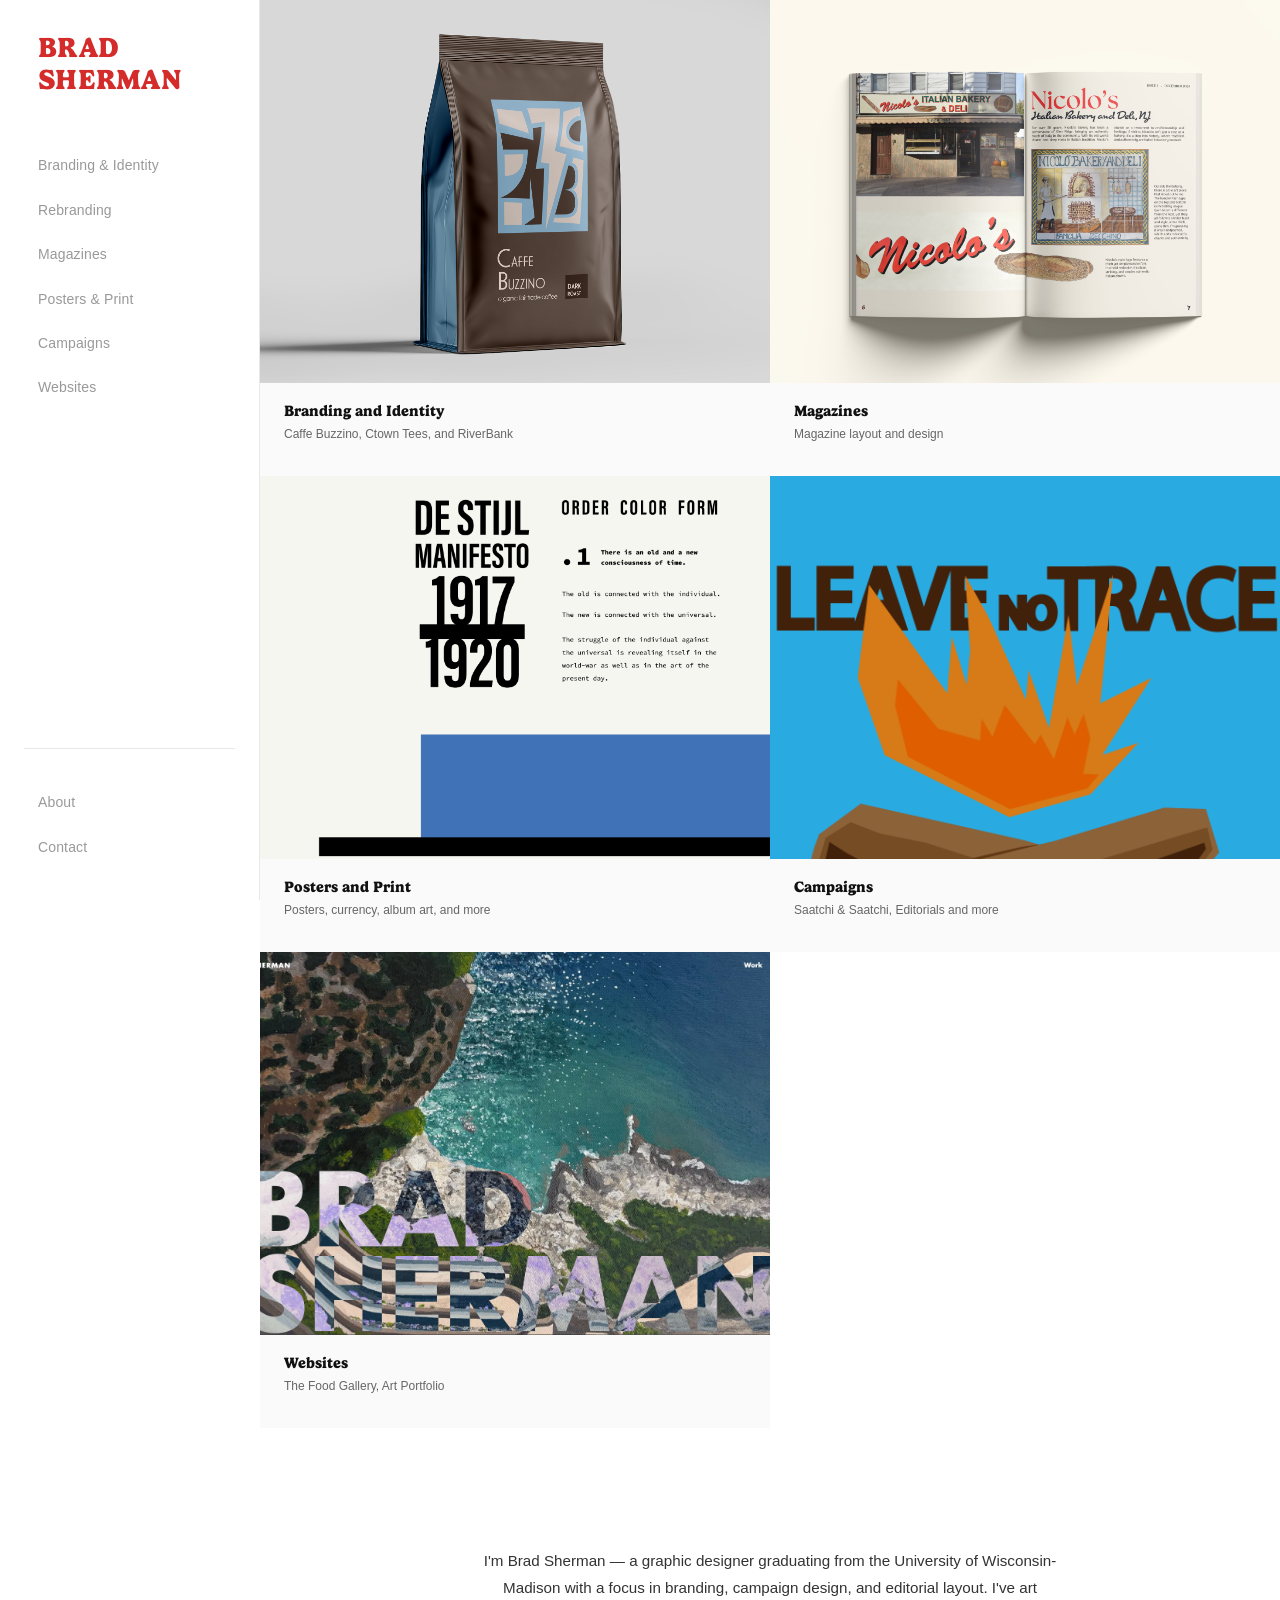
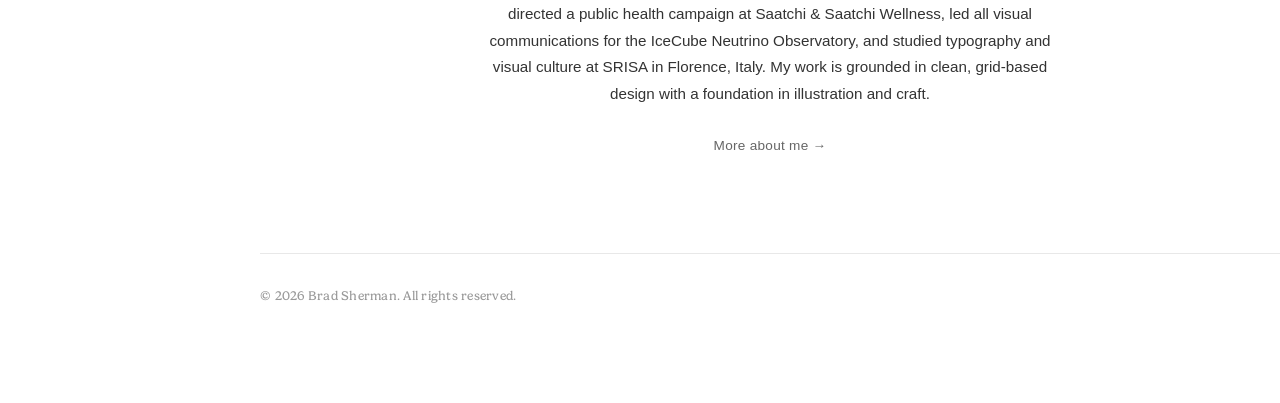
==== index.html @ d0d84b7d "Re-render Ctown and RiverBank brand books from RGB-mode PDFs Brad re-exported both source PDFs in RG" ====
<!DOCTYPE html>
<html lang="en">
<head>
  <meta charset="UTF-8">
  <meta name="viewport" content="width=device-width, initial-scale=1.0">
  <title>Brad Sherman — Design Portfolio</title>
  <meta name="description" content="Design portfolio of Brad Sherman — branding, rebranding, campaigns, editorial layout, posters, and websites. UW-Madison graduate with experience at Saatchi & Saatchi Wellness and the IceCube Neutrino Observatory.">
  <meta property="og:title" content="Brad Sherman — Design Portfolio">
  <meta property="og:description" content="Design portfolio of Brad Sherman — branding, rebranding, campaigns, editorial layout, posters, and websites. UW-Madison graduate with experience at Saatchi & Saatchi Wellness and the IceCube Neutrino Observatory.">
  <meta property="og:image" content="https://bpsherman1.github.io/design-portfolio/images_1/MOC5.png">
  <meta property="og:type" content="website">
  <link rel="icon" type="image/png" href="images_1/fav.png">
  <link rel="stylesheet" href="style.css?v=20260430g">
</head>
<body>

  <!-- Mobile Nav Toggle -->
  <button class="nav-toggle" aria-label="Toggle navigation"><span class="nav-toggle__icon"></span></button>

  <!-- Sidebar Navigation -->
  <aside class="sidebar">
    <div class="sidebar__logo"><a href="index.html">BRAD<br>SHERMAN</a></div>

    <nav class="sidebar__nav">
      <a href="branding.html" class="sidebar__link">Branding & Identity</a>
      <a href="rebranding.html" class="sidebar__link">Rebranding</a>
      <a href="editorial.html" class="sidebar__link">Magazines</a>
      <a href="poster-print.html" class="sidebar__link">Posters & Print</a>
      <a href="campaigns.html" class="sidebar__link">Campaigns</a>
      <a href="websites.html" class="sidebar__link">Websites</a>
    </nav>

    <div class="sidebar__bottom">
      <a href="about.html" class="sidebar__link">About</a>
      <a href="contact.html" class="sidebar__link">Contact</a>
    </div>
  </aside>

  <!-- Main Content -->
  <main class="main">
    <div class="main__inner main__inner--home">

      <!-- Mobile-only header — sidebar logo serves this role on desktop -->
      <header class="home-mobile-header reveal">
        <h1 class="home-mobile-header__title">Brad Sherman</h1>
        <p class="home-mobile-header__subtitle">Graphics &amp; Brand Design</p>
      </header>

      <div class="home-grid reveal-stagger">

        <!-- CARD 1: Branding & Identity -->
        <a href="branding.html" class="home-card">
          <div class="home-card__image-wrap">
            <!-- IMAGE: Homepage thumbnail for Branding — Buzzino coffee bag -->
            <img src="images_1/MOC5.png" alt="Branding & Identity" class="home-card__image">
          </div>
          <div class="home-card__overlay">
            <div class="home-card__title">Branding & Identity</div>
            <div class="home-card__subtitle">Caffe Buzzino, Ctown Tees, RiverBank</div>
          </div>
          <div class="home-card__label">
            <div class="home-card__label-title">Branding and Identity</div>
            <div class="home-card__label-sub">Caffe Buzzino, Ctown Tees, and RiverBank</div>
          </div>
        </a>

        <!-- CARD 2: Magazines -->
        <a href="editorial.html" class="home-card">
          <div class="home-card__image-wrap">
            <!-- IMAGE: Homepage thumbnail for Magazines — Fontana Nicolo's spread -->
            <img src="images_1/F4.jpg" alt="Magazines" class="home-card__image">
          </div>
          <div class="home-card__overlay">
            <div class="home-card__title">Magazines</div>
            <div class="home-card__subtitle">Fontana, Mini Encyclopedia</div>
          </div>
          <div class="home-card__label">
            <div class="home-card__label-title">Magazines</div>
            <div class="home-card__label-sub">Magazine layout and design</div>
          </div>
        </a>

        <!-- CARD 3: Posters & Print -->
        <a href="poster-print.html" class="home-card">
          <div class="home-card__image-wrap">
            <!-- IMAGE: Homepage thumbnail for Posters & Print — De Stijl poster -->
            <img src="images_1/P15.png" alt="Posters & Print" class="home-card__image" style="object-position: center 8%;">
          </div>
          <div class="home-card__overlay">
            <div class="home-card__title">Posters & Print</div>
            <div class="home-card__subtitle">Posters, Currency, Album Art, Illustration</div>
          </div>
          <div class="home-card__label">
            <div class="home-card__label-title">Posters and Print</div>
            <div class="home-card__label-sub">Posters, currency, album art, and more</div>
          </div>
        </a>

        <!-- CARD 4: Campaigns -->
        <a href="campaigns.html" class="home-card">
          <div class="home-card__image-wrap">
            <!-- IMAGE: Homepage thumbnail for Campaigns — Cancer Won't Wait key visual -->
            <img src="images_1/C21.png" alt="Campaigns" class="home-card__image" style="object-position: center 5%;">
          </div>
          <div class="home-card__overlay">
            <div class="home-card__title">Campaigns</div>
            <div class="home-card__subtitle">Saatchi & Saatchi, Social Impact, Editorial</div>
          </div>
          <div class="home-card__label">
            <div class="home-card__label-title">Campaigns</div>
            <div class="home-card__label-sub">Saatchi & Saatchi, Editorials and more</div>
          </div>
        </a>

        <!-- CARD 6: Websites -->
        <a href="websites.html" class="home-card">
          <div class="home-card__image-wrap">
            <img src="images_1/W2.jpg" alt="Websites" class="home-card__image">
          </div>
          <div class="home-card__overlay">
            <div class="home-card__title">Websites</div>
            <div class="home-card__subtitle">Farfalle, Art Portfolio</div>
          </div>
          <div class="home-card__label">
            <div class="home-card__label-title">Websites</div>
            <div class="home-card__label-sub">The Food Gallery, Art Portfolio</div>
          </div>
        </a>

      </div>

      <div class="home-intro reveal-float">
        <p>I'm Brad Sherman — a graphic designer graduating from the University of Wisconsin-Madison with a focus in branding, campaign design, and editorial layout. I've art directed a public health campaign at Saatchi & Saatchi Wellness, led all visual communications for the IceCube Neutrino Observatory, and studied typography and visual culture at SRISA in Florence, Italy. My work is grounded in clean, grid-based design with a foundation in illustration and craft.</p>
        <a href="about.html" class="home-intro__link">More about me &rarr;</a>
      </div>

      <footer class="footer">
        &copy; 2026 Brad Sherman. All rights reserved.
      </footer>

    </div>
  </main>

  <script src="script.js?v=20260430g"></script>
</body>
</html>
---- style.css ----
/* ========================================
   BRAD SHERMAN — Design Portfolio
   ======================================== */

/* --- Font Setup --- */
@font-face {
  font-family: 'Gelica';
  src: url('fonts/fonnts.com-Gelica-Regular.otf') format('opentype');
  font-weight: 400;
  font-style: normal;
  font-display: swap;
}
@font-face {
  font-family: 'Gelica';
  src: url('fonts/fonnts.com-Gelica-Medium.otf') format('opentype');
  font-weight: 500;
  font-style: normal;
  font-display: swap;
}
@font-face {
  font-family: 'Gelica';
  src: url('fonts/fonnts.com-Gelica-Semi-Bold.otf') format('opentype');
  font-weight: 600;
  font-style: normal;
  font-display: swap;
}
@font-face {
  font-family: 'Gelica';
  src: url('fonts/fonnts.com-Gelica-Bold.otf') format('opentype');
  font-weight: 700;
  font-style: normal;
  font-display: swap;
}
@font-face {
  font-family: 'Gelica';
  src: url('fonts/fonnts.com-Gelica-Italic.otf') format('opentype');
  font-weight: 400;
  font-style: italic;
  font-display: swap;
}

@font-face {
  font-family: 'Neue Kabel';
  src: url('fonts/fonnts.com-Neue_Kabel.otf') format('opentype');
  font-weight: 400;
  font-style: normal;
  font-display: swap;
}
@font-face {
  font-family: 'Neue Kabel';
  src: url('fonts/fonnts.com-Neue_Kabel_Medium.otf') format('opentype');
  font-weight: 500;
  font-style: normal;
  font-display: swap;
}
@font-face {
  font-family: 'Neue Kabel';
  src: url('fonts/fonnts.com-Neue_Kabel_Bold.otf') format('opentype');
  font-weight: 700;
  font-style: normal;
  font-display: swap;
}
@font-face {
  font-family: 'Neue Kabel';
  src: url('fonts/fonnts.com-Neue_Kabel_Black.otf') format('opentype');
  font-weight: 900;
  font-style: normal;
  font-display: swap;
}

/* --- Reset & Base --- */
*, *::before, *::after {
  margin: 0;
  padding: 0;
  box-sizing: border-box;
}

:root {
  --red: #D42B2B;
  --red-hover: #B71C1C;
  --red-glow: rgba(212, 43, 43, 0.08);
  --black: #111111;
  --dark-gray: #333333;
  --medium-gray: #666666;
  --light-gray: #999999;
  --border: #E8E8E8;
  --bg: #FFFFFF;
  --bg-off: #FAFAFA;
  --bg-warm: #F5F3F0;
  --font-heading: 'Gelica', 'Georgia', 'Times New Roman', serif;
  --font-body: 'Helvetica Neue', 'Arial', sans-serif;
  --sidebar-width: 260px;
  --content-max: 960px;
  --spacing-xs: 8px;
  --spacing-sm: 16px;
  --spacing-md: 24px;
  --spacing-lg: 32px;
  --spacing-xl: 48px;
  --spacing-2xl: 64px;
  --spacing-3xl: 80px;
  --spacing-4xl: 96px;
  --spacing-5xl: 120px;
  --ease-out: cubic-bezier(0.16, 1, 0.3, 1);
  --ease-smooth: cubic-bezier(0.45, 0, 0.15, 1);
}

html {
  font-size: 16px;
  scroll-behavior: smooth;
  -webkit-font-smoothing: antialiased;
  -moz-osx-font-smoothing: grayscale;
}

body {
  font-family: var(--font-body);
  color: var(--dark-gray);
  background: var(--bg);
  line-height: 1.6;
  overflow-x: hidden;
}

img {
  max-width: 100%;
  height: auto;
  display: block;
}

a {
  color: inherit;
  text-decoration: none;
}

/* --- Scroll Reveal Animations --- */
.reveal {
  opacity: 0;
  transform: translate3d(0, 20px, 0);
  transition: opacity 0.5s var(--ease-out), transform 0.5s var(--ease-out);
  will-change: opacity, transform;
}

.reveal.visible {
  opacity: 1;
  transform: translate3d(0, 0, 0);
}

.reveal-stagger > * {
  opacity: 0;
  transform: translate3d(0, 15px, 0);
  transition: opacity 0.4s var(--ease-out), transform 0.4s var(--ease-out);
  will-change: opacity, transform;
}

.reveal-stagger.visible > *:nth-child(1) { transition-delay: 0ms; }
.reveal-stagger.visible > *:nth-child(2) { transition-delay: 60ms; }
.reveal-stagger.visible > *:nth-child(3) { transition-delay: 120ms; }
.reveal-stagger.visible > *:nth-child(4) { transition-delay: 180ms; }
.reveal-stagger.visible > *:nth-child(5) { transition-delay: 240ms; }
.reveal-stagger.visible > *:nth-child(6) { transition-delay: 300ms; }

.reveal-stagger.visible > * {
  opacity: 1;
  transform: translate3d(0, 0, 0);
}

/* --- Sidebar Navigation --- */
.sidebar {
  position: fixed;
  top: 0;
  left: 0;
  width: var(--sidebar-width);
  height: 100vh;
  background: var(--bg);
  border-right: 1px solid var(--border);
  padding: var(--spacing-lg) var(--spacing-md);
  display: flex;
  flex-direction: column;
  z-index: 100;
  overflow-y: auto;
}

.sidebar__logo {
  font-family: var(--font-heading);
  font-weight: 700;
  font-size: 1.75rem;
  color: var(--red);
  letter-spacing: 0.01em;
  margin-bottom: var(--spacing-xl);
  line-height: 1.15;
  padding-left: 14px;
}

.sidebar__logo a {
  color: var(--red);
  display: inline-block;
  transform-origin: left top;
  transition: color 0.3s, transform 0.3s;
}

.sidebar__logo a:hover {
  color: var(--red-hover);
  font-style: italic;
  transform: scale(1.12);
}

.sidebar__nav {
  display: flex;
  flex-direction: column;
  gap: 2px;
  flex: 1;
}

.sidebar__link {
  font-family: var(--font-body);
  font-size: 0.875rem;
  font-weight: 400;
  color: var(--light-gray);
  padding: 10px 14px;
  border-radius: 0;
  transition: all 0.3s var(--ease-out);
  letter-spacing: 0.01em;
  position: relative;
}

.sidebar__link:hover {
  color: var(--black);
  background: var(--bg-off);
  padding-left: 18px;
}

.sidebar__link--active {
  color: var(--red);
  font-weight: 500;
  background: var(--red-glow);
}

.sidebar__link--active:hover {
  color: var(--red);
  background: var(--red-glow);
}

.sidebar__section-label {
  font-size: 0.65rem;
  font-weight: 700;
  color: var(--light-gray);
  text-transform: uppercase;
  letter-spacing: 0.14em;
  padding: 8px 14px 6px;
  margin-top: var(--spacing-sm);
}

.sidebar__section-label:first-child {
  margin-top: 0;
}

.sidebar__bottom {
  margin-top: auto;
  padding-top: var(--spacing-lg);
  border-top: 1px solid var(--border);
  display: flex;
  flex-direction: column;
  gap: 2px;
}

/* --- Mobile Nav Toggle ---
   Three red bars echoing the brand red dividers used elsewhere on the site.
   No box behind it — just the bars with a soft drop-shadow for legibility.
   Animates to an X when the sidebar is open. */
.nav-toggle {
  display: none;
  /* Sits at the top of the page and scrolls away with content — no overlap with images */
  position: absolute;
  top: 16px;
  right: 16px;
  z-index: 200;
  width: 48px;
  height: 48px;
  padding: 0;
  background: transparent;
  border: none;
  border-radius: 0;
  cursor: pointer;
  font-size: 0;
  line-height: 0;
  filter: drop-shadow(0 1px 2px rgba(0, 0, 0, 0.18));
  transition: transform 0.2s var(--ease-out), filter 0.2s var(--ease-out);
}

.nav-toggle:active {
  transform: scale(0.92);
}

.nav-toggle:hover {
  filter: drop-shadow(0 2px 5px rgba(212, 43, 43, 0.30));
}

.nav-toggle__icon {
  position: relative;
  z-index: 1; /* sit on top of the white box */
  display: block;
  width: 22px;
  height: 2px;
  background: var(--red);
  transition: background-color 0.2s var(--ease-out);
}

.nav-toggle__icon::before,
.nav-toggle__icon::after {
  content: '';
  position: absolute;
  left: 0;
  width: 100%;
  height: 2px;
  background: var(--red);
  transition: transform 0.32s var(--ease-out), top 0.32s var(--ease-out);
}

.nav-toggle__icon::before { top: -7px; }
.nav-toggle__icon::after  { top:  7px; }

/* Open state — bars morph to an X */
.nav-toggle--open .nav-toggle__icon {
  background-color: transparent;
}
.nav-toggle--open .nav-toggle__icon::before {
  top: 0;
  transform: rotate(45deg);
}
.nav-toggle--open .nav-toggle__icon::after {
  top: 0;
  transform: rotate(-45deg);
}

/* --- Main Content --- */
.main {
  margin-left: var(--sidebar-width);
  min-height: 100vh;
}

.main__inner {
  max-width: var(--content-max);
  margin: 0 auto;
  padding: var(--spacing-xl) var(--spacing-xl) var(--spacing-4xl);
}

/* Homepage: let grid go full width */
.main__inner--home {
  max-width: none;
  padding: 0 0 var(--spacing-4xl);
}

/* --- Homepage Grid --- */
.home-grid {
  display: grid;
  grid-template-columns: repeat(2, 1fr);
  gap: 0;
}

.home-card {
  position: relative;
  overflow: hidden;
  border-radius: 0;
  background: var(--bg-off);
  cursor: pointer;
  display: block;
  transition: opacity 0.3s;
}

.home-card:hover {
  opacity: 0.85;
}

.home-card__image-wrap {
  overflow: hidden;
  aspect-ratio: 4 / 3;
}

.home-card__image {
  width: 100%;
  height: 100%;
  display: block;
  object-fit: cover;
  object-position: center top;
  transition: transform 0.5s var(--ease-smooth);
}

.home-card:hover .home-card__image {
  transform: scale(1.02);
}

.home-card__overlay {
  display: none;
}

.home-card__title {
  font-family: var(--font-heading);
  font-weight: 700;
  font-size: 1.25rem;
  margin-bottom: 2px;
  letter-spacing: 0.01em;
}

.home-card__subtitle {
  font-size: 0.8rem;
  opacity: 0.85;
  font-weight: 300;
}

/* Card label below image */
.home-card__label {
  padding: var(--spacing-sm) var(--spacing-md);
  padding-bottom: var(--spacing-lg);
}

.home-card__label-title {
  font-family: var(--font-heading);
  font-weight: 700;
  font-size: 0.95rem;
  color: var(--black);
}

.home-card__label-sub {
  font-size: 0.75rem;
  color: var(--medium-gray);
  margin-top: 2px;
}

/* --- Home Mobile Header ---
   Visible only on mobile, where the sidebar (and its BRAD SHERMAN logo) is hidden
   behind the hamburger. Gives the home page an identity at the top so visitors
   landing via QR code see the name and discipline before scrolling into the work. */
.home-mobile-header {
  display: none;
}

/* --- Home Intro (float-up reveal) --- */
.home-intro {
  max-width: 640px;
  margin: var(--spacing-5xl) auto var(--spacing-xl);
  padding: 0 var(--spacing-lg);
  text-align: center;
}

.home-intro p {
  font-family: var(--font-body);
  font-size: 0.95rem;
  color: var(--dark-gray);
  line-height: 1.75;
  margin-bottom: var(--spacing-md);
}

.home-intro__link {
  font-family: var(--font-body);
  font-size: 0.85rem;
  color: var(--medium-gray);
  text-decoration: none;
  letter-spacing: 0.02em;
  transition: color 0.3s;
}

.home-intro__link:hover {
  color: var(--black);
}

/* Float-up reveal animation */
.reveal-float {
  opacity: 0;
  transform: translate3d(0, 40px, 0);
  transition: opacity 0.8s cubic-bezier(0.23, 1, 0.32, 1),
              transform 0.9s cubic-bezier(0.23, 1, 0.32, 1);
  will-change: opacity, transform;
}

.reveal-float--visible {
  opacity: 1;
  transform: translate3d(0, 0, 0);
}

/* --- Page Header --- */
.page-header {
  margin-bottom: var(--spacing-4xl);
}

.page-header__title {
  font-family: var(--font-heading);
  font-weight: 600;
  font-size: 2.25rem;
  color: var(--black);
  line-height: 1.2;
  margin-bottom: 6px;
  letter-spacing: 0.01em;
}

.page-header__subtitle {
  font-family: var(--font-body);
  font-size: 0.95rem;
  color: var(--light-gray);
  max-width: 600px;
  line-height: 1.5;
  letter-spacing: 0.01em;
  font-weight: 400;
}

/* --- Project Section --- */
.project {
  margin-bottom: var(--spacing-4xl);
}

.project:last-child {
  margin-bottom: 0;
}

.project__divider {
  width: 60px;
  height: 3px;
  background: var(--red);
  margin-bottom: var(--spacing-4xl);
}

.project__header {
  margin-bottom: var(--spacing-xl);
}

.project__title {
  font-family: 'Neue Kabel', sans-serif;
  font-weight: 700;
  font-size: 2.25rem;
  color: var(--black);
  margin-bottom: var(--spacing-xs);
  letter-spacing: -0.01em;
}

.project__meta {
  font-size: 0.95rem;
  color: var(--medium-gray);
  font-weight: 500;
  margin-bottom: var(--spacing-sm);
  letter-spacing: 0.02em;
}

.project__description {
  font-size: 1rem;
  color: var(--dark-gray);
  max-width: 680px;
  line-height: 1.75;
  margin-bottom: var(--spacing-xl);
}

.project__link {
  display: inline-flex;
  align-items: center;
  gap: 6px;
  margin-top: calc(var(--spacing-md) * -1);
  margin-bottom: var(--spacing-md);
  font-size: 0.875rem;
  color: var(--red);
  font-weight: 500;
  transition: gap 0.3s var(--ease-out), color 0.2s;
}

.project__link:hover {
  gap: 10px;
  color: var(--red-hover);
}

/* ============================================
   Project Switcher
   Sticky tabs at top of multi-project pages (branding.html, rebranding.html).
   Mirrors the active state pattern from .sidebar__link--active.
   ============================================ */
.project-switcher {
  position: sticky;
  top: 0;
  z-index: 50;
  background: var(--bg);
  border-bottom: 1px solid var(--border);
  margin: 0 calc(-1 * var(--spacing-xl)) var(--spacing-2xl);
  padding: var(--spacing-sm) var(--spacing-xl);
  display: flex;
  flex-wrap: wrap;
  gap: var(--spacing-xs);
}

.project-switcher__btn {
  display: inline-flex;
  align-items: center;
  gap: var(--spacing-sm);
  flex-shrink: 0;
  padding: 6px 18px 6px 6px;
  background: transparent;
  border: none;
  border-radius: 0;
  cursor: pointer;
  color: var(--medium-gray);
  font-family: var(--font-body);
  font-size: 0.95rem;
  font-weight: 500;
  letter-spacing: 0.01em;
  white-space: nowrap;
  transition: color 0.25s var(--ease-out), background-color 0.25s var(--ease-out);
}

.project-switcher__btn:hover {
  color: var(--black);
  background: var(--bg-off);
}

.project-switcher__btn--active,
.project-switcher__btn--active:hover {
  color: var(--black);
  background: var(--border);
  font-weight: 700;
}

.project-switcher__btn:focus-visible {
  outline: 2px solid var(--red);
  outline-offset: -2px;
}

.project-switcher__logo {
  width: 48px;
  height: 48px;
  object-fit: contain;
  display: block;
  flex-shrink: 0;
}

/* The NJ Transit emblem fills its bounding box edge-to-edge; scale it
   down slightly so it visually matches the other logos (which include
   their own whitespace). */
.project-switcher__logo[src*="NJ_emblem"] {
  transform: scale(0.85);
}

.project-switcher__logo--text {
  display: inline-flex;
  align-items: center;
  justify-content: center;
  color: var(--medium-gray);
  font-family: var(--font-heading);
  font-size: 0.7rem;
  font-weight: 700;
  letter-spacing: 0.14em;
}

.project-switcher__btn--active .project-switcher__logo--text {
  color: var(--black);
}

.project-switcher__name {
  font-weight: 500;
}

/* On switcher pages, individual project dividers are redundant — the
   switcher itself replaces the visual project break. */
.main__inner--switcher .project__divider {
  display: none;
}

/* Projects hidden by the switcher use the standard hidden attribute */
.project[hidden] {
  display: none;
}

/* Switcher pages present each project as a continuous brand-book flow,
   so the gap between consecutive image blocks is tightened. */
.main__inner--switcher .img-full,
.main__inner--switcher .img-grid-2,
.main__inner--switcher .img-grid-3 {
  margin-bottom: var(--spacing-sm);
}

/* Brand-book page slices: stack flush with zero gap so the rendered PDF
   reads as one continuous document, not a sequence of separate images.
   Override the .img-full max-height/object-fit cap (which letterboxes
   tall portrait pages down to thumbnails) using !important — needed
   because .img-full's rule appears later in the cascade. */
.img-full--book {
  margin-bottom: 0 !important;
  display: block !important;
  width: 100% !important;
  height: auto !important;
  max-height: none !important;
  object-fit: fill !important;
  cursor: default !important;       /* not clickable — no pointer hand */
  pointer-events: none;             /* swallow clicks (lightbox skip is in JS too) */
}
.img-full--book:hover {
  transform: none !important;       /* kill the lift-on-hover effect */
  box-shadow: none !important;
}
.img-full--book + .img-full--book {
  margin-top: -1px; /* hide hairline antialiasing seam between slices */
}

/* Mobile: horizontal scroll instead of wrap so a row of buttons fits cleanly */
@media (max-width: 768px) {
  .project-switcher {
    margin: 0 calc(-1 * var(--spacing-md)) var(--spacing-xl);
    padding: var(--spacing-xs) var(--spacing-md);
    gap: 4px;
    flex-wrap: nowrap;
    overflow-x: auto;
    scrollbar-width: none;
    -webkit-overflow-scrolling: touch;
  }
  .project-switcher::-webkit-scrollbar { display: none; }

  .project-switcher__btn {
    padding: 5px 14px 5px 5px;
    font-size: 0.88rem;
    gap: 10px;
  }
  .project-switcher__logo,
  .project-switcher__logo--text {
    width: 38px;
    height: 38px;
  }
  .project-switcher__logo--text {
    font-size: 0.62rem;
  }
}

/* --- Project placeholder (e.g. "Case study coming soon" slot) --- */
.project__placeholder {
  display: flex;
  align-items: center;
  justify-content: center;
  width: 100%;
  min-height: 320px;
  background: var(--bg-off);
  border: 1px dashed var(--border);
  margin-top: var(--spacing-lg);
}

.project__placeholder span {
  font-family: var(--font-heading);
  font-size: 0.78rem;
  font-weight: 600;
  color: var(--light-gray);
  letter-spacing: 0.2em;
  text-transform: uppercase;
  position: relative;
  padding-left: 22px;
}

.project__placeholder span::before {
  content: '';
  position: absolute;
  left: 0;
  top: 50%;
  width: 8px;
  height: 8px;
  background: var(--red);
  transform: translateY(-50%);
}

/* --- Image Layouts --- */

.img-full,
.img-grid-2 img,
.img-grid-3 img,
.img-featured img {
  transition: transform 0.5s var(--ease-out), box-shadow 0.5s var(--ease-out);
}

.img-full:hover,
.img-grid-2 img:hover,
.img-grid-3 img:hover,
.img-featured img:hover {
  transform: translateY(-2px);
  box-shadow: 0 12px 40px rgba(0, 0, 0, 0.06);
}

/* Full-width single image */
.img-full {
  width: 100%;
  border-radius: 0;
  margin-bottom: var(--spacing-xl);
  max-height: 80vh;
  object-fit: contain;
}

/* Two-column image grid */
.img-grid-2 {
  display: grid;
  grid-template-columns: repeat(2, 1fr);
  gap: var(--spacing-md);
  margin-bottom: var(--spacing-xl);
}

.img-grid-2 img {
  width: 100%;
  border-radius: 0;
}

/* Three-column image grid */
.img-grid-3 {
  display: grid;
  grid-template-columns: repeat(3, 1fr);
  gap: var(--spacing-md);
  margin-bottom: var(--spacing-xl);
}

.img-grid-3 img {
  width: 100%;
  border-radius: 0;
}

/* Large + small side layout */
.img-featured {
  display: grid;
  grid-template-columns: 2fr 1fr;
  gap: var(--spacing-md);
  margin-bottom: var(--spacing-md);
}

.img-featured img {
  width: 100%;
  border-radius: 0;
}

/* Image with caption */
.img-captioned {
  margin-bottom: var(--spacing-md);
}

.img-captioned img {
  width: 100%;
  border-radius: 0;
}

.img-captioned figcaption {
  font-size: 0.8rem;
  color: var(--light-gray);
  margin-top: var(--spacing-xs);
}

/* Section label within project */
.project__section-label {
  font-family: 'Neue Kabel', sans-serif;
  font-size: 1.4rem;
  font-weight: 700;
  color: var(--black);
  text-transform: none;
  letter-spacing: 0.01em;
  margin-bottom: var(--spacing-lg);
  margin-top: var(--spacing-3xl);
}

/* When section label is the first child (no content above), reduce top margin */
.project__header + .project__section-label {
  margin-top: 0;
}

/* --- Campaign ads row — matched height, poster wider than phone --- */
.campaign-ads-row {
  display: grid;
  grid-template-columns: 3fr 2fr;
  gap: var(--spacing-md);
  margin-bottom: var(--spacing-lg);
}

.campaign-ads-row img:first-child {
  width: 100%;
  height: 540px;
  object-fit: contain;
  object-position: left top;
}

.campaign-ads-row img:last-child {
  width: 100%;
  height: 540px;
  object-fit: contain;
  object-position: right top;
}

@media (max-width: 768px) {
  .campaign-ads-row {
    grid-template-columns: 1fr;
    height: auto;
  }
  /* Match :first-child / :last-child specificity so the mobile rule
     actually overrides the explicit 540px (otherwise C10 stays 540px tall on mobile,
     leaving big empty bars above/below from object-fit: contain). */
  .campaign-ads-row img,
  .campaign-ads-row img:first-child,
  .campaign-ads-row img:last-child {
    height: auto;
  }
}

/* --- SM matched row — SM5 + SM6 same height --- */
.sm-matched-row {
  display: grid;
  grid-template-columns: 3fr 2fr;
  gap: var(--spacing-md);
  margin-bottom: var(--spacing-lg);
}

.sm-matched-row img {
  width: 100%;
  height: 340px;
  object-fit: contain;
  object-position: center center;
  border-radius: 0;
}

@media (max-width: 768px) {
  .sm-matched-row {
    grid-template-columns: 1fr;
  }
  .sm-matched-row img {
    height: auto;
  }
}

/* --- Naples logo + text side by side --- */
.naples-logo-feature {
  display: grid;
  grid-template-columns: 1fr 1fr;
  gap: var(--spacing-2xl);
  align-items: center;
  margin-bottom: var(--spacing-2xl);
}

.naples-logo-feature .project__description:last-child {
  margin-bottom: 0;
}

.naples-logo-feature img {
  width: 100%;
}

.naples-logo-feature .project__description {
  max-width: none;
}

@media (max-width: 768px) {
  .naples-logo-feature {
    grid-template-columns: 1fr;
  }
}

/* --- Naples problem: small old logo paired with objective text ---
   Asymmetric grid intentionally giving the old mark less visual weight than
   the new mark — frames it as evidence, not as a peer. */
.naples-problem {
  display: grid;
  grid-template-columns: 2fr 3fr;
  gap: var(--spacing-2xl);
  align-items: center;
  margin-bottom: var(--spacing-2xl);
}

.naples-problem__logo {
  background: var(--bg-warm);
  padding: var(--spacing-xl);
  display: flex;
  align-items: center;
  justify-content: center;
}

.naples-problem__logo img {
  width: 100%;
  max-width: 320px;
}

.naples-problem .project__description {
  max-width: none;
  margin-bottom: 0;
}

@media (max-width: 768px) {
  .naples-problem {
    grid-template-columns: 1fr;
    gap: var(--spacing-lg);
  }
  .naples-problem__logo {
    padding: var(--spacing-lg);
  }
}

/* --- Naples reveal label: extra breathing room before the new mark
   Creates a visible pause/breath so the climax lands. */
.naples-reveal-label {
  margin-top: var(--spacing-4xl);
}

/* --- Naples business card: a centered, smaller frame so the card
   doesn't stretch full-bleed and look distorted at portfolio width. */
.naples-card-frame {
  display: flex;
  justify-content: center;
  margin-bottom: var(--spacing-xl);
}

.naples-card-frame img {
  width: 100%;
  max-width: 720px;
}

/* --- Poster Mosaic Gallery --- */
.poster-mosaic {
  margin-bottom: var(--spacing-2xl);
}

.poster-mosaic__row {
  display: grid;
  gap: 8px;
  margin-bottom: 8px;
  overflow: hidden;
}

/* Row 1: two tall portraits (0.65 ratio) + one wide landscape (1.78 ratio) */
/* Column widths proportional to aspect ratios so all images fill same height */
.poster-mosaic__row--top {
  grid-template-columns: 0.65fr 0.65fr 1.78fr;
  height: 260px;
}

/* Row 2 & 3: all ~0.80 ratio portraits, equal columns */
.poster-mosaic__row--mid {
  grid-template-columns: repeat(4, 1fr);
  height: 250px;
}

.poster-mosaic__row--bottom {
  grid-template-columns: repeat(4, 1fr);
  height: 270px;
}

.poster-mosaic img {
  width: 100%;
  height: 100%;
  object-fit: cover;
  object-position: center top;
  display: block;
}

@media (max-width: 768px) {
  .poster-mosaic__row {
    grid-template-columns: 1fr 1fr !important;
    height: auto !important;
  }
  .poster-mosaic img {
    height: auto;
    object-fit: contain;
    aspect-ratio: 3 / 4;
  }
}

/* --- Visual Gallery (no descriptions, just images) --- */
.visual-gallery {
  margin-top: var(--spacing-lg);
}

.visual-gallery__grid {
  display: grid;
  grid-template-columns: repeat(3, 1fr);
  gap: var(--spacing-md);
}

.visual-gallery__grid img {
  width: 100%;
  border-radius: 0;
  object-fit: cover;
  aspect-ratio: 3 / 4;
  transition: transform 0.5s var(--ease-out), box-shadow 0.5s var(--ease-out);
}

.visual-gallery__grid img:hover {
  transform: translateY(-4px);
  box-shadow: 0 16px 48px rgba(0, 0, 0, 0.08);
}

/* --- About Page --- */
.about-layout {
  display: grid;
  grid-template-columns: 1fr 2fr;
  gap: var(--spacing-xl);
  align-items: start;
}

.about__photo {
  width: 100%;
  border-radius: 0;
  aspect-ratio: 3 / 4;
  object-fit: cover;
  transition: transform 0.5s var(--ease-out);
}

.about__photo:hover {
  transform: scale(1.02);
}

.about__text h2 {
  font-family: var(--font-heading);
  font-weight: 700;
  font-size: 2rem;
  color: var(--black);
  margin-bottom: var(--spacing-sm);
}

.about__text p {
  font-size: 1rem;
  line-height: 1.75;
  margin-bottom: var(--spacing-sm);
  color: var(--dark-gray);
}

.about__details {
  margin-top: var(--spacing-lg);
  display: flex;
  flex-direction: column;
  gap: var(--spacing-md);
}

.about__detail-label {
  font-family: var(--font-heading);
  font-size: 0.7rem;
  font-weight: 700;
  text-transform: uppercase;
  letter-spacing: 0.12em;
  color: var(--red);
  margin-bottom: 4px;
}

.about__detail-value {
  font-size: 0.95rem;
  color: var(--dark-gray);
  line-height: 1.6;
}

.about__resume-link {
  display: inline-block;
  margin-top: var(--spacing-lg);
  padding: 14px 32px;
  background: var(--red);
  color: white;
  font-family: var(--font-heading);
  font-size: 0.9rem;
  font-weight: 700;
  border-radius: 0;
  transition: all 0.3s var(--ease-out);
  letter-spacing: 0.02em;
}

.about__resume-link:hover {
  background: var(--red-hover);
  transform: translateY(-2px);
  box-shadow: 0 8px 24px rgba(212, 43, 43, 0.25);
}

/* --- Contact Page --- */
.contact-layout {
  display: grid;
  grid-template-columns: 1fr 1fr;
  gap: var(--spacing-xl);
}

.contact__info h2 {
  font-family: var(--font-heading);
  font-weight: 700;
  font-size: 2rem;
  color: var(--black);
  margin-bottom: var(--spacing-md);
}

.contact__info p {
  font-size: 1rem;
  color: var(--dark-gray);
  margin-bottom: var(--spacing-lg);
  line-height: 1.75;
}

.contact__links {
  display: flex;
  flex-direction: column;
  gap: var(--spacing-sm);
}

.contact__link-item {
  display: flex;
  align-items: center;
  gap: var(--spacing-sm);
  font-size: 0.95rem;
  color: var(--dark-gray);
}

.contact__link-item span {
  font-family: var(--font-heading);
  font-weight: 700;
  font-size: 0.75rem;
  text-transform: uppercase;
  letter-spacing: 0.1em;
  color: var(--light-gray);
  min-width: 80px;
}

.contact__link-item a {
  color: var(--red);
  font-weight: 500;
  transition: color 0.2s;
  border-bottom: 1px solid transparent;
}

.contact__link-item a:hover {
  color: var(--red-hover);
  border-bottom-color: var(--red-hover);
}

.contact__form {
  display: flex;
  flex-direction: column;
  gap: var(--spacing-sm);
}

.contact__form label {
  font-family: var(--font-heading);
  font-size: 0.75rem;
  font-weight: 700;
  color: var(--medium-gray);
  text-transform: uppercase;
  letter-spacing: 0.08em;
}

.contact__form input,
.contact__form textarea {
  font-family: var(--font-body);
  font-size: 0.95rem;
  padding: 14px 18px;
  border: 2px solid var(--border);
  border-radius: 0;
  background: var(--bg);
  color: var(--dark-gray);
  outline: none;
  transition: border-color 0.3s, box-shadow 0.3s;
}

.contact__form input:focus,
.contact__form textarea:focus {
  border-color: var(--red);
  box-shadow: 0 0 0 4px var(--red-glow);
}

.contact__form textarea {
  min-height: 160px;
  resize: vertical;
}

.contact__form button {
  align-self: flex-start;
  padding: 14px 36px;
  background: var(--red);
  color: white;
  border: none;
  border-radius: 0;
  font-family: var(--font-heading);
  font-size: 0.9rem;
  font-weight: 700;
  cursor: pointer;
  transition: all 0.3s var(--ease-out);
  letter-spacing: 0.02em;
}

.contact__form button:hover {
  background: var(--red-hover);
  transform: translateY(-2px);
  box-shadow: 0 8px 24px rgba(212, 43, 43, 0.25);
}

/* --- Footer --- */
.footer {
  margin-top: var(--spacing-4xl);
  padding-top: var(--spacing-lg);
  border-top: 1px solid var(--border);
  font-size: 0.8rem;
  color: var(--light-gray);
  font-family: var(--font-heading);
  letter-spacing: 0.02em;
}

/* --- Lightbox --- */
.lightbox {
  position: fixed;
  top: 0;
  left: 0;
  right: 0;
  bottom: 0;
  background: rgba(0, 0, 0, 0.92);
  z-index: 10000;
  display: flex;
  align-items: center;
  justify-content: center;
  opacity: 0;
  pointer-events: none;
  transition: opacity 0.3s var(--ease-out);
}

.lightbox--open {
  opacity: 1;
  pointer-events: all;
}

.lightbox__img {
  max-width: 85vw;
  max-height: 85vh;
  object-fit: contain;
  transition: opacity 0.2s;
}

.lightbox__close {
  position: absolute;
  top: 24px;
  left: 32px;
  background: none;
  border: none;
  color: white;
  font-size: 2rem;
  cursor: pointer;
  opacity: 0.7;
  transition: opacity 0.2s;
  line-height: 1;
  z-index: 10;
}

.lightbox__close:hover {
  opacity: 1;
}

.lightbox__info {
  position: absolute;
  top: 32px;
  right: 32px;
  color: white;
  font-family: var(--font-heading);
  font-size: 0.85rem;
  font-weight: 500;
  opacity: 0.7;
  letter-spacing: 0.02em;
  z-index: 10;
}

.lightbox__arrow {
  position: absolute;
  top: 50%;
  transform: translateY(-50%);
  background: none;
  border: none;
  color: white;
  font-size: 2rem;
  cursor: pointer;
  opacity: 0.5;
  transition: opacity 0.2s;
  padding: 16px;
  z-index: 10;
}

.lightbox__arrow:hover {
  opacity: 1;
}

.lightbox__arrow--left {
  left: 24px;
}

.lightbox__arrow--right {
  right: 24px;
}

/* --- Gallery Hover Effect --- */
.poster-mosaic img {
  transition: transform 0.4s var(--ease-out), opacity 0.3s, box-shadow 0.4s var(--ease-out);
  cursor: pointer;
}

.poster-mosaic--hovering img {
  opacity: 0.5;
}

.poster-mosaic__img--active {
  opacity: 1 !important;
  transform: translateY(-4px);
  box-shadow: 0 12px 40px rgba(0, 0, 0, 0.15);
}

/* Make all project images clickable */
.project img,
.poster-mosaic img {
  cursor: pointer;
}

/* --- Responsive --- */
@media (max-width: 1024px) {
  .main__inner {
    padding: var(--spacing-lg) var(--spacing-lg) var(--spacing-xl);
  }

  .page-header__title {
    font-size: 2.75rem;
  }

  .about-layout {
    grid-template-columns: 1fr;
  }

  .about__photo {
    max-width: 300px;
  }

  .img-featured {
    grid-template-columns: 1fr;
  }

  .visual-gallery__grid {
    grid-template-columns: repeat(2, 1fr);
  }
}

@media (max-width: 768px) {
  .sidebar {
    transform: translateX(-100%);
    transition: transform 0.4s var(--ease-out);
    box-shadow: none;
  }

  .sidebar--open {
    transform: translateX(0);
    box-shadow: 8px 0 30px rgba(0, 0, 0, 0.08);
  }

  .nav-toggle {
    display: flex;
    align-items: center;
    justify-content: center;
  }

  .main {
    margin-left: 0;
  }

  .main__inner {
    padding: var(--spacing-lg) var(--spacing-md) var(--spacing-xl);
  }

  .home-grid {
    grid-template-columns: 1fr;
  }

  .page-header__title {
    font-size: 2.25rem;
  }

  .project__title {
    font-size: 1.5rem;
  }

  .img-grid-2 {
    grid-template-columns: 1fr;
  }

  /* Inline grid-template-columns (e.g. "2fr 3fr") on these layouts must collapse on mobile.
     Inline style would otherwise win against the rule above. */
  .img-grid-2[style*="grid-template-columns"],
  .sm-matched-row[style*="grid-template-columns"],
  .naples-logo-feature[style*="grid-template-columns"] {
    grid-template-columns: 1fr !important;
  }

  /* Modifier: keep 2-col on mobile for related pairs (e.g. currency front/back) */
  .img-grid-2.img-grid-2--pair {
    grid-template-columns: 1fr 1fr;
    gap: var(--spacing-sm);
  }

  .img-grid-3 {
    grid-template-columns: 1fr;
  }

  /* Modifier: keep 3-col on mobile for triptychs (e.g. magazine cover series) */
  .img-grid-3.img-grid-3--keep {
    grid-template-columns: repeat(3, 1fr);
    gap: var(--spacing-xs);
  }

  .visual-gallery__grid {
    grid-template-columns: 1fr;
  }

  .contact-layout {
    grid-template-columns: 1fr;
  }

  /* Home page: mobile-only header (hidden on desktop where the sidebar shows the name) */
  .home-mobile-header {
    display: block;
    /* 88px top clears the absolute-positioned nav-toggle (16 + 48 = 64) with editorial breathing room */
    padding: 88px var(--spacing-md) var(--spacing-2xl);
    position: relative;
  }
  .home-mobile-header::before {
    content: '';
    position: absolute;
    top: 72px;
    left: var(--spacing-md);
    width: 32px;
    height: 3px;
    background: var(--red);
  }
  .home-mobile-header__title {
    font-family: var(--font-heading);
    font-weight: 700;
    font-size: 2.75rem;
    color: var(--red);
    letter-spacing: -0.005em;
    line-height: 1;
    margin-bottom: var(--spacing-sm);
  }
  .home-mobile-header__subtitle {
    font-family: var(--font-body);
    font-size: 1.0625rem;
    color: var(--medium-gray);
    letter-spacing: 0.005em;
    line-height: 1.5;
    font-weight: 400;
  }

  /* Home grid: vertical breathing room between cards on mobile */
  .home-grid {
    gap: var(--spacing-lg);
  }
  .home-card__label {
    padding: var(--spacing-md) var(--spacing-md) 0;
  }
  .home-card__label-title {
    font-size: 1.0625rem;
    letter-spacing: 0.005em;
    line-height: 1.3;
  }
  .home-card__label-sub {
    font-size: 0.85rem;
    line-height: 1.5;
    margin-top: 4px;
  }

  /* Home intro: 120px top margin is excessive on a phone */
  .home-intro {
    margin-top: var(--spacing-3xl);
    padding: 0 var(--spacing-md);
  }
}

/* ============================================
   PHONE BREAKPOINT (≤480 px)
   Targets iPhone SE through 16 Pro Max
   ============================================ */
@media (max-width: 480px) {
  /* Tighter outer padding so content has room to breathe */
  .main__inner {
    padding: var(--spacing-md) var(--spacing-md) var(--spacing-2xl);
  }

  /* Bigger sidebar tap targets (was ~42 px, need ≥44 px) */
  .sidebar__link {
    padding: 14px 16px;
    font-size: 0.95rem;
  }

  /* Headings scale down for narrow columns */
  .page-header { margin-bottom: var(--spacing-2xl); }
  .page-header__title { font-size: 1.75rem; }
  .page-header__subtitle { font-size: 0.9rem; }
  .project { margin-bottom: var(--spacing-2xl); }
  .project__title { font-size: 1.35rem; }
  .project__divider { margin-bottom: var(--spacing-2xl); }
  .project__description { font-size: 0.95rem; line-height: 1.65; }
  .project__section-label { font-size: 1.15rem; margin-top: var(--spacing-xl); }

  /* Home card label: calmer scale on the smallest phones */
  .home-card__label-sub { font-size: 0.85rem; line-height: 1.5; }
  .home-card__label-title { font-size: 1rem; letter-spacing: 0.005em; }

  /* About-page detail labels were 0.7rem (~11.2px) — too small */
  .about__detail-label { font-size: 0.78rem; letter-spacing: 0.1em; }

  /* Contact form labels and link-item labels were 0.75rem (~12px) */
  .contact__form label,
  .contact__link-item span { font-size: 0.82rem; letter-spacing: 0.08em; }

  /* Action links ("View Full Style Guide →", "Visit Live Site →") were 22px tall.
     Bump padding so they read as buttons without changing visual weight too much. */
  .project__link {
    padding: 12px 0;
    font-size: 0.95rem;
  }
  .home-intro__link {
    padding: 12px 0;
    display: inline-block;
    font-size: 0.95rem;
  }

  /* Poster mosaic — phone preview layout
     Each row's column widths are proportional to the actual aspect ratios of the
     images in that row, so every image renders at its natural shape (no cropping)
     and all images within a row share the same height. Row heights vary by content:
     row 2 is shorter because it holds the wider landscape-oriented posters. */
  .poster-mosaic {
    margin-bottom: var(--spacing-2xl);
    padding: 0 4px;
  }
  .poster-mosaic__row {
    gap: 4px !important;
    margin-bottom: 4px !important;
    height: auto !important;
  }
  /* Row 1: P14 (0.647) + P15 (0.647) + P17 (1.778) → row height ≈ 120 px */
  .poster-mosaic__row--top {
    grid-template-columns: 0.647fr 0.647fr 1.778fr !important;
  }
  /* Row 2: P56 (1.544) + P13 (0.746) + P16 (1.000) + P7 (1.333) → ≈ 80 px
     (shorter band of landscape-leaning posters) */
  .poster-mosaic__row--mid {
    grid-template-columns: 1.544fr 0.746fr 1.000fr 1.333fr !important;
  }
  /* Row 3: P51 (0.800) + p52 (0.800) + P53 (0.800) + P55 (0.774) → ≈ 115 px */
  .poster-mosaic__row--bottom {
    grid-template-columns: 0.800fr 0.800fr 0.800fr 0.774fr !important;
  }
  /* Show full image — no cover-cropping */
  .poster-mosaic img {
    aspect-ratio: auto !important;
    width: 100% !important;
    height: auto !important;
    object-fit: contain !important;
  }

  /* About photo: full-width inside its column instead of orphaned 300 px */
  .about__photo {
    max-width: 100%;
  }
  .about__text h2 { font-size: 1.6rem; }

  /* Contact form: kill iOS auto-zoom, full-width submit, wrapped links */
  .contact__form input,
  .contact__form textarea {
    font-size: 16px; /* iOS auto-zooms anything < 16 px on focus */
  }
  .contact__form button {
    width: 100%;
    align-self: stretch;
    padding: 16px 24px;
  }
  .contact__link-item {
    flex-wrap: wrap;
    gap: 4px 12px;
  }
  .contact__link-item span {
    min-width: 0;
    flex-basis: 100%;
  }
  .contact__link-item a {
    overflow-wrap: anywhere;
    word-break: break-word;
    padding: 8px 0;
    display: inline-block;
    font-size: 1rem;
  }

  /* Lightbox: more room for the image, no on-image arrow icons */
  .lightbox__img {
    max-width: 94vw;
    max-height: 78vh;
  }
  .lightbox__close {
    top: 12px;
    left: 12px;
    font-size: 2.4rem;
    padding: 8px 12px;
  }
  .lightbox__info {
    top: 18px;
    right: 14px;
    font-size: 0.7rem;
    max-width: 60%;
    text-align: right;
  }
  /* Hide the prev/next arrow buttons on mobile — swipe + edge-tap take over */
  .lightbox__arrow {
    display: none !important;
  }

  /* Inline-style escape: kill inline max-width caps that look bad shrunken */
  .img-full[style*="max-width"] {
    max-width: 100% !important;
  }

  /* Tame oversized inline margin-bottom values that create giant voids */
  [style*="margin-bottom: 128px"],
  [style*="margin-bottom: 96px"] {
    margin-bottom: var(--spacing-xl) !important;
  }

  /* Inline 5xl-height spacers (e.g. between poster mosaic and first project) — 120px is huge on phone */
  div[style*="height: var(--spacing-5xl)"],
  div[style*="height: var(--spacing-4xl)"] {
    height: var(--spacing-lg) !important;
  }

  /* Footer slightly larger so it's not microscopic in bright exhibition lighting */
  .footer { font-size: 0.85rem; color: var(--medium-gray); }

  /* Home mobile header — slightly tighter on small phones */
  .home-mobile-header {
    padding: 84px var(--spacing-md) var(--spacing-xl);
  }
  .home-mobile-header::before {
    top: 68px;
    width: 28px;
  }
  .home-mobile-header__title {
    font-size: 2.375rem;
    margin-bottom: var(--spacing-xs);
  }
  .home-mobile-header__subtitle {
    font-size: 1rem;
  }

  .home-grid { gap: var(--spacing-md); }

  /* ── Uniform vertical rhythm within a project on mobile ──
     Every image block gets the same gap below it; subsection labels get the same gap above.
     Override targeted defaults so the page reads as a steady cadence instead of a mix
     of 24/32/48/64/96/128px gaps inherited from inline desktop styles. */
  .project .img-full,
  .project .img-grid-2,
  .project .img-grid-3,
  .project .img-featured,
  .project .sm-matched-row,
  .project .campaign-ads-row,
  .project .naples-logo-feature {
    margin-top: 0;
    margin-bottom: var(--spacing-lg); /* 32px */
  }
  .project .project__section-label {
    margin-top: var(--spacing-2xl);   /* 64px */
    margin-bottom: var(--spacing-md);
  }
  /* When a project__description follows a section-label, tighten the gap */
  .project .project__section-label + .project__description {
    margin-bottom: var(--spacing-md);
  }
  /* The poster mosaic at the very top of a page needs its own breathing room */
  .poster-mosaic + .project__divider,
  .poster-mosaic + section.project {
    margin-top: var(--spacing-2xl);
  }
  /* Project-to-project break */
  .project__divider {
    margin-top: var(--spacing-2xl);
    margin-bottom: var(--spacing-2xl);
    width: 48px;
  }

  /* Architecture in Madison illustration — supporting graphic, not the poster.
     On desktop the naples-logo-feature grid sizes it appropriately;
     on mobile (1-col) it would otherwise span full column width. */
  .naples-logo-feature .project-illus,
  .project-illus {
    max-width: 60%;
    margin-left: auto;
    margin-right: auto;
  }
}

/* ============================================
   Touch-device guards
   Hover-only effects don't fire on touch — kill them so phones don't
   get stuck mid-transform when the finger lifts.
   ============================================ */
@media (hover: none) {
  .home-card:hover { opacity: 1; }
  .home-card:hover .home-card__image { transform: none; }
  .img-full:hover,
  .img-grid-2 img:hover,
  .img-grid-3 img:hover,
  .img-featured img:hover,
  .visual-gallery__grid img:hover,
  .about__photo:hover,
  .poster-mosaic img:hover,
  .poster-mosaic__img--active {
    transform: none;
    box-shadow: none;
  }
  .sidebar__logo a:hover {
    transform: none;
    font-style: normal;
  }
}

/* ============================================
   iOS dynamic-viewport fix
   95vh / 80vh jump as the URL bar shows/hides.
   Use svh ("small viewport height") which matches the URL-bar-visible state.
   ============================================ */
@supports (height: 100svh) {
  .ct-cover { min-height: 95svh; }
  .bg-hero  { min-height: 80svh; }
}

/* ============================================
   Sidebar backdrop scrim — visible cue that nav is open
   and clickable area for tap-to-close (handler in script.js)
   ============================================ */
.sidebar-backdrop {
  position: fixed;
  inset: 0;
  background: rgba(0, 0, 0, 0.4);
  z-index: 99;
  opacity: 0;
  pointer-events: none;
  transition: opacity 0.3s var(--ease-out);
}
.sidebar-backdrop--visible {
  opacity: 1;
  pointer-events: auto;
}
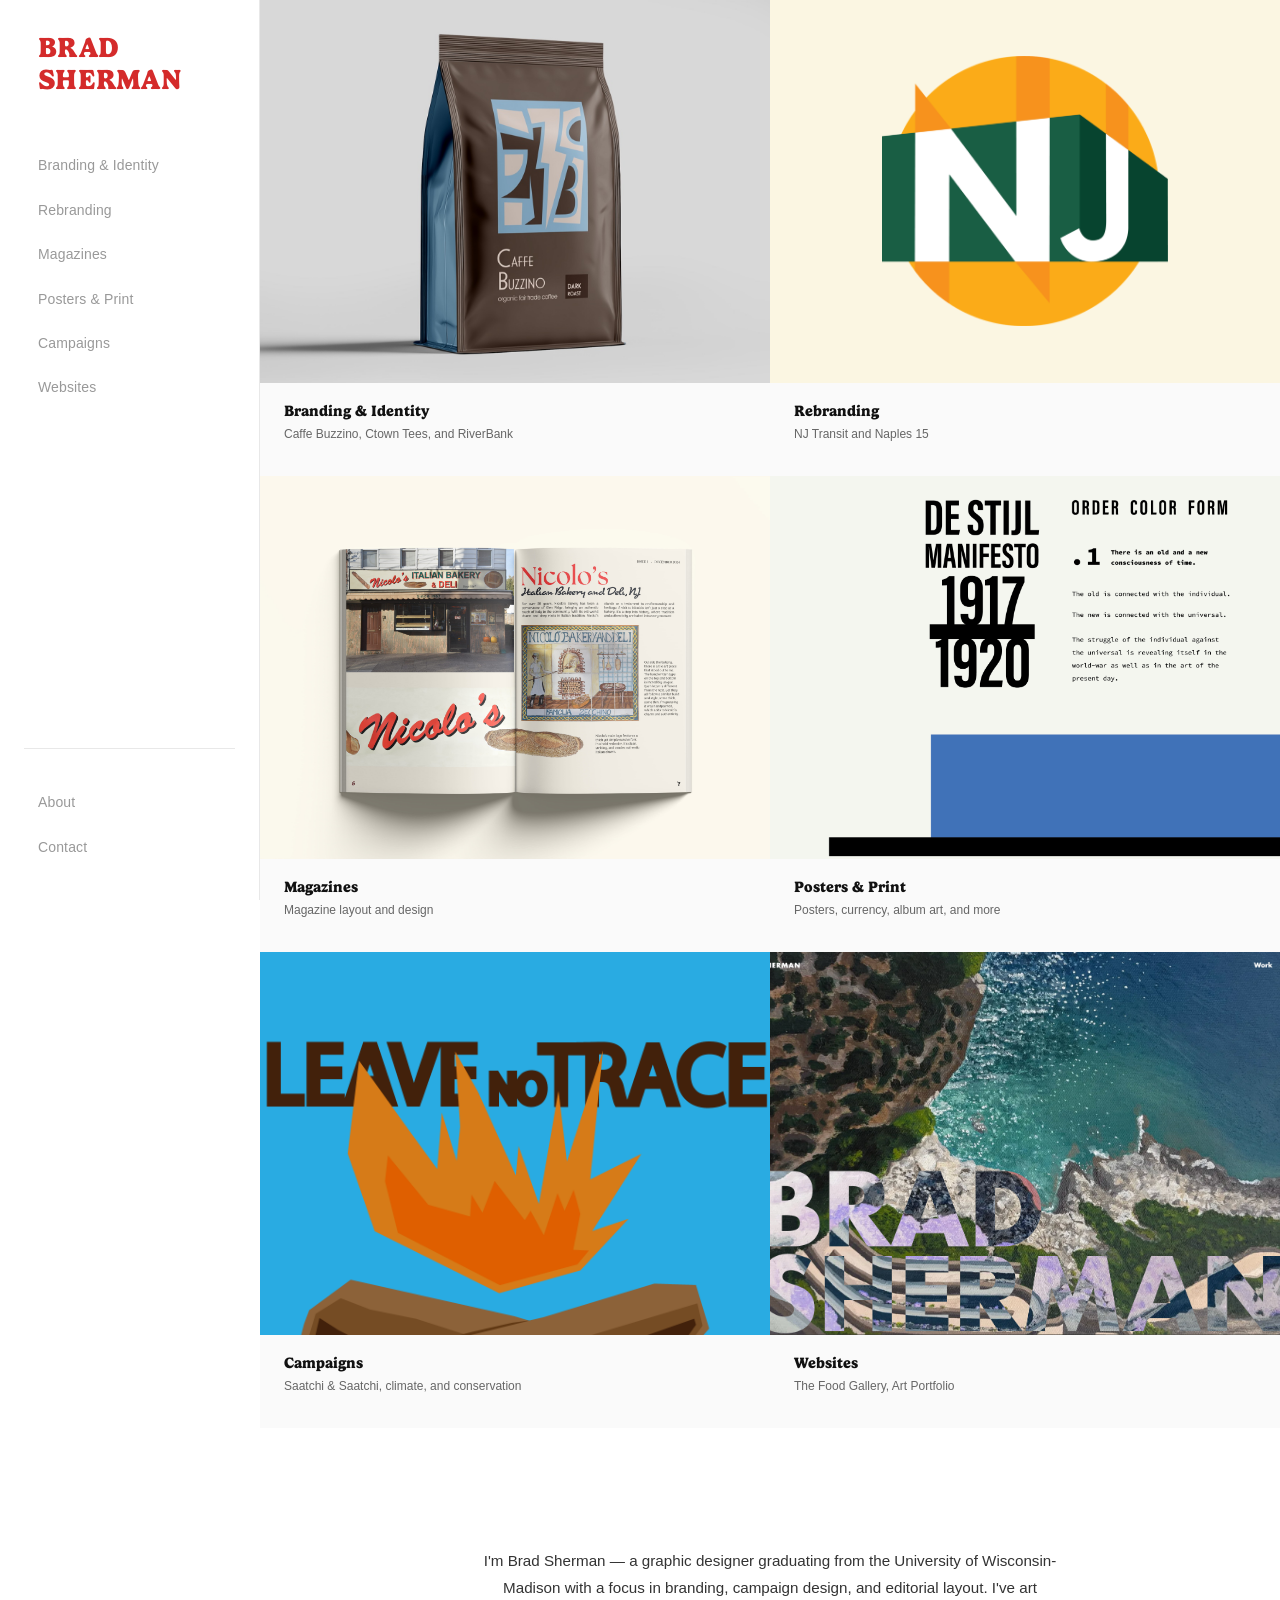
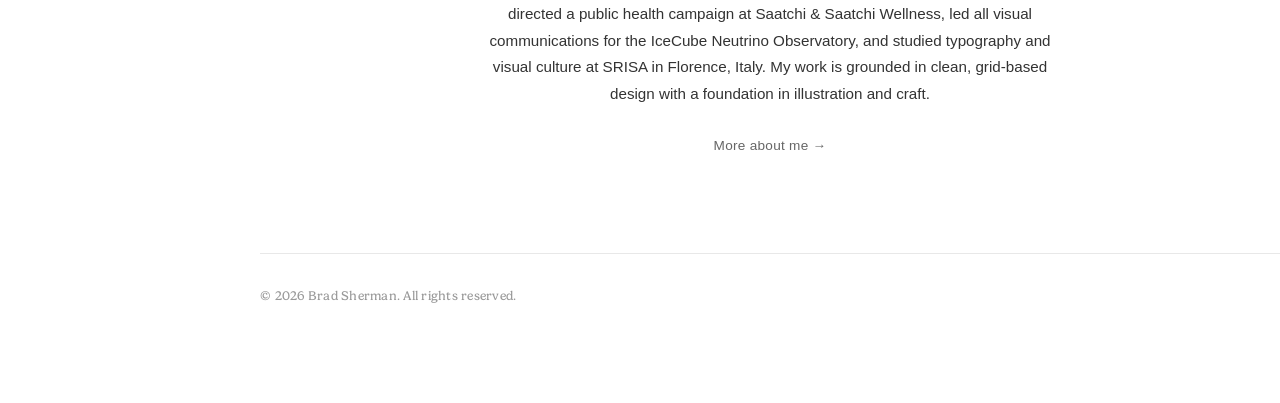
==== commit 9c9549fb: "Pre-exhibition polish — Rebranding home card, copy fixes, mobile targets, hero perf - Add Rebranding" ====
--- a/index.html
+++ b/index.html
@@ -7,10 +7,11 @@
   <meta name="description" content="Design portfolio of Brad Sherman — branding, rebranding, campaigns, editorial layout, posters, and websites. UW-Madison graduate with experience at Saatchi & Saatchi Wellness and the IceCube Neutrino Observatory.">
   <meta property="og:title" content="Brad Sherman — Design Portfolio">
   <meta property="og:description" content="Design portfolio of Brad Sherman — branding, rebranding, campaigns, editorial layout, posters, and websites. UW-Madison graduate with experience at Saatchi & Saatchi Wellness and the IceCube Neutrino Observatory.">
-  <meta property="og:image" content="https://bpsherman1.github.io/design-portfolio/images_1/MOC5.png">
+  <meta property="og:image" content="https://bpsherman1.github.io/design-portfolio/images_1/MOC5.jpg">
   <meta property="og:type" content="website">
   <link rel="icon" type="image/png" href="images_1/fav.png">
-  <link rel="stylesheet" href="style.css?v=20260430g">
+  <link rel="apple-touch-icon" href="images_1/apple-touch-icon.png">
+  <link rel="stylesheet" href="style.css?v=20260430h">
 </head>
 <body>
 
@@ -52,19 +53,35 @@
         <a href="branding.html" class="home-card">
           <div class="home-card__image-wrap">
             <!-- IMAGE: Homepage thumbnail for Branding — Buzzino coffee bag -->
-            <img src="images_1/MOC5.png" alt="Branding & Identity" class="home-card__image">
+            <img src="images_1/MOC5.jpg" alt="Branding & Identity" class="home-card__image" fetchpriority="high">
           </div>
           <div class="home-card__overlay">
             <div class="home-card__title">Branding & Identity</div>
             <div class="home-card__subtitle">Caffe Buzzino, Ctown Tees, RiverBank</div>
           </div>
           <div class="home-card__label">
-            <div class="home-card__label-title">Branding and Identity</div>
+            <div class="home-card__label-title">Branding &amp; Identity</div>
             <div class="home-card__label-sub">Caffe Buzzino, Ctown Tees, and RiverBank</div>
           </div>
         </a>
 
-        <!-- CARD 2: Magazines -->
+        <!-- CARD 2: Rebranding -->
+        <a href="rebranding.html" class="home-card">
+          <div class="home-card__image-wrap" style="background: #fbf6e2;">
+            <!-- IMAGE: Homepage thumbnail for Rebranding — NJ Transit emblem -->
+            <img src="images_1/NJ_logo_big.png" alt="Rebranding" class="home-card__image" style="object-fit: contain; padding: 11%;">
+          </div>
+          <div class="home-card__overlay">
+            <div class="home-card__title">Rebranding</div>
+            <div class="home-card__subtitle">NJ Transit, Naples 15</div>
+          </div>
+          <div class="home-card__label">
+            <div class="home-card__label-title">Rebranding</div>
+            <div class="home-card__label-sub">NJ Transit and Naples 15</div>
+          </div>
+        </a>
+
+        <!-- CARD 3: Magazines -->
         <a href="editorial.html" class="home-card">
           <div class="home-card__image-wrap">
             <!-- IMAGE: Homepage thumbnail for Magazines — Fontana Nicolo's spread -->
@@ -80,7 +97,7 @@
           </div>
         </a>
 
-        <!-- CARD 3: Posters & Print -->
+        <!-- CARD 4: Posters & Print -->
         <a href="poster-print.html" class="home-card">
           <div class="home-card__image-wrap">
             <!-- IMAGE: Homepage thumbnail for Posters & Print — De Stijl poster -->
@@ -91,12 +108,12 @@
             <div class="home-card__subtitle">Posters, Currency, Album Art, Illustration</div>
           </div>
           <div class="home-card__label">
-            <div class="home-card__label-title">Posters and Print</div>
+            <div class="home-card__label-title">Posters &amp; Print</div>
             <div class="home-card__label-sub">Posters, currency, album art, and more</div>
           </div>
         </a>
 
-        <!-- CARD 4: Campaigns -->
+        <!-- CARD 5: Campaigns -->
         <a href="campaigns.html" class="home-card">
           <div class="home-card__image-wrap">
             <!-- IMAGE: Homepage thumbnail for Campaigns — Cancer Won't Wait key visual -->
@@ -104,11 +121,11 @@
           </div>
           <div class="home-card__overlay">
             <div class="home-card__title">Campaigns</div>
-            <div class="home-card__subtitle">Saatchi & Saatchi, Social Impact, Editorial</div>
+            <div class="home-card__subtitle">Saatchi & Saatchi, Climate, Conservation</div>
           </div>
           <div class="home-card__label">
             <div class="home-card__label-title">Campaigns</div>
-            <div class="home-card__label-sub">Saatchi & Saatchi, Editorials and more</div>
+            <div class="home-card__label-sub">Saatchi & Saatchi, climate, and conservation</div>
           </div>
         </a>
 
@@ -141,6 +158,6 @@
     </div>
   </main>
 
-  <script src="script.js?v=20260430g"></script>
+  <script src="script.js?v=20260430h"></script>
 </body>
 </html>
--- a/style.css
+++ b/style.css
@@ -1661,9 +1661,10 @@
   .contact__link-item a {
     overflow-wrap: anywhere;
     word-break: break-word;
-    padding: 8px 0;
+    padding: 12px 0;
     display: inline-block;
     font-size: 1rem;
+    min-height: 44px;
   }
 
   /* Lightbox: more room for the image, no on-image arrow icons */
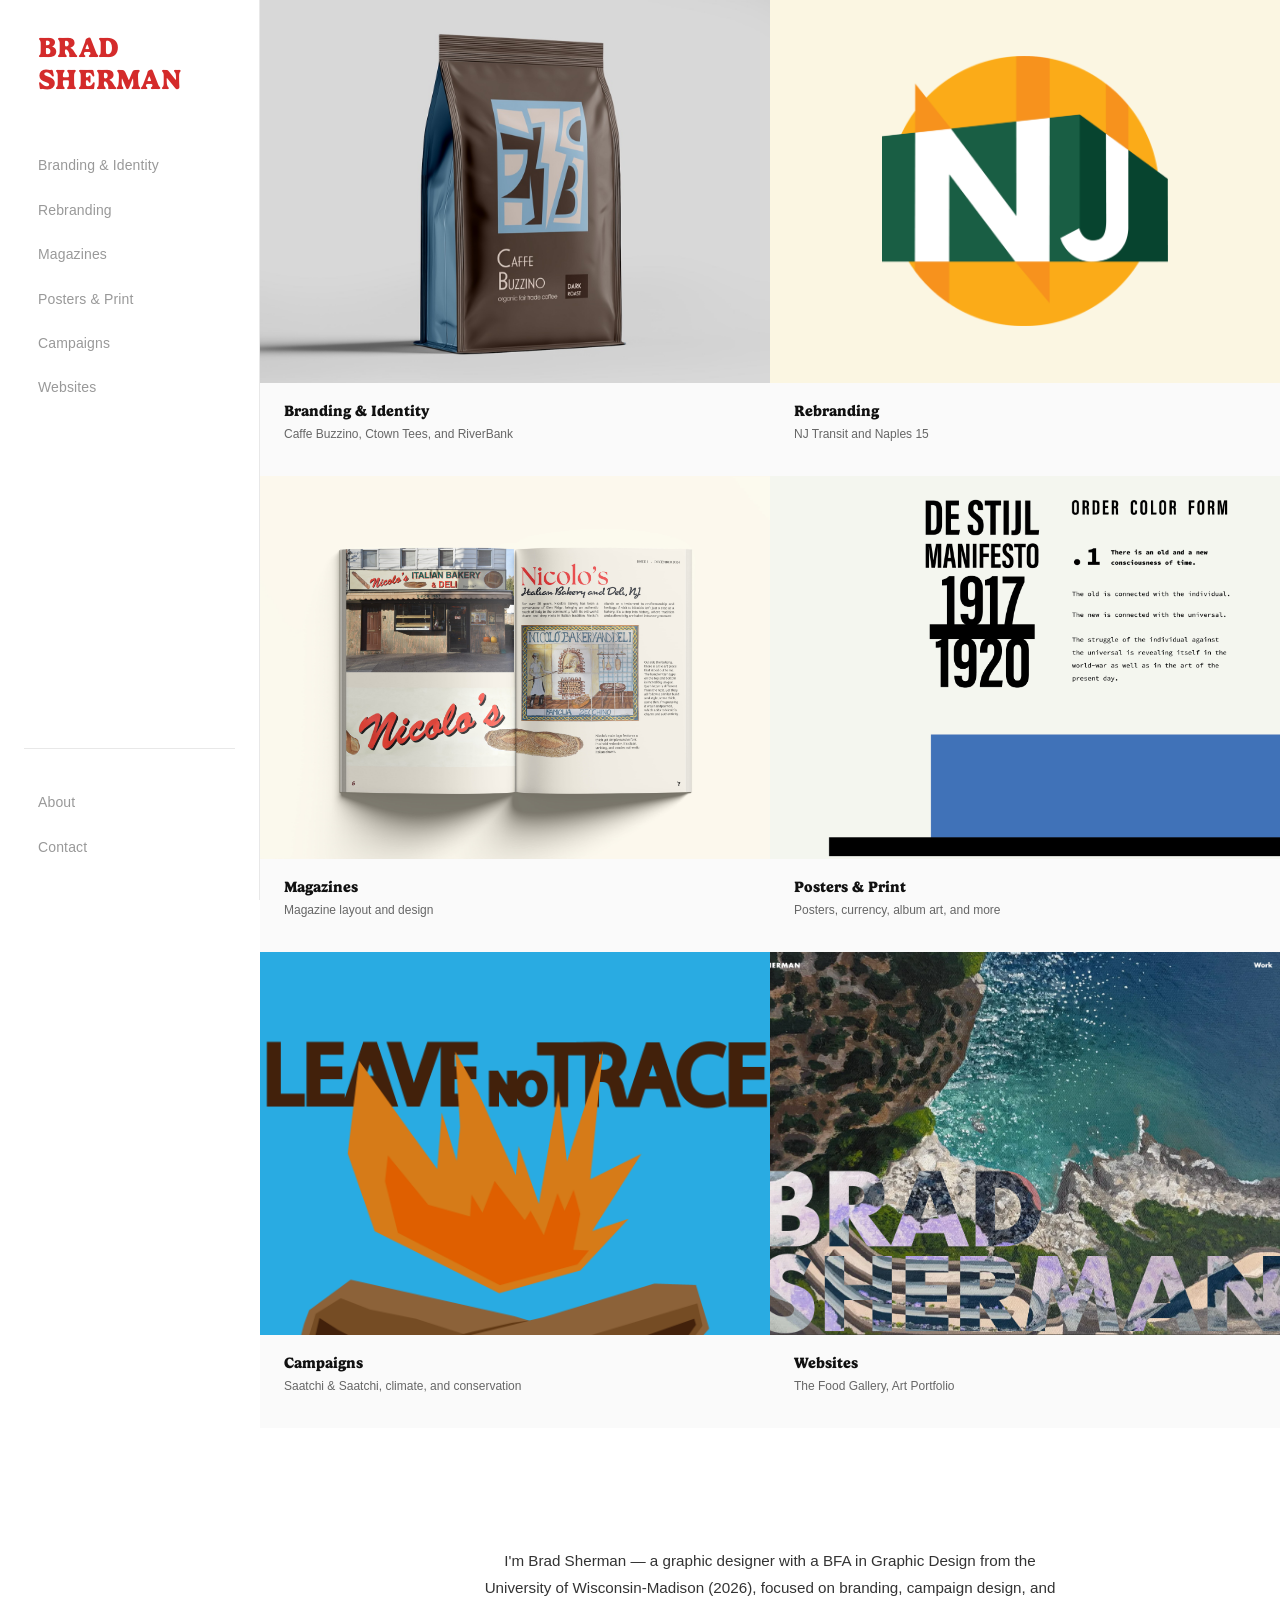
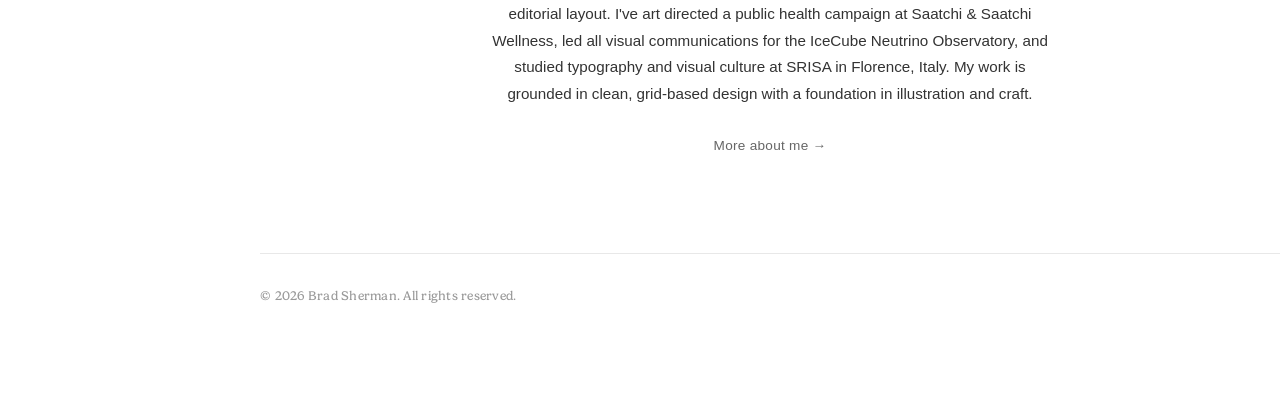
==== commit 1d3e68dd: "About: replace "graduating" with "BFA (2026)"" ====
--- a/index.html
+++ b/index.html
@@ -147,7 +147,7 @@
       </div>
 
       <div class="home-intro reveal-float">
-        <p>I'm Brad Sherman — a graphic designer graduating from the University of Wisconsin-Madison with a focus in branding, campaign design, and editorial layout. I've art directed a public health campaign at Saatchi & Saatchi Wellness, led all visual communications for the IceCube Neutrino Observatory, and studied typography and visual culture at SRISA in Florence, Italy. My work is grounded in clean, grid-based design with a foundation in illustration and craft.</p>
+        <p>I'm Brad Sherman — a graphic designer with a BFA in Graphic Design from the University of Wisconsin-Madison (2026), focused on branding, campaign design, and editorial layout. I've art directed a public health campaign at Saatchi & Saatchi Wellness, led all visual communications for the IceCube Neutrino Observatory, and studied typography and visual culture at SRISA in Florence, Italy. My work is grounded in clean, grid-based design with a foundation in illustration and craft.</p>
         <a href="about.html" class="home-intro__link">More about me &rarr;</a>
       </div>
 
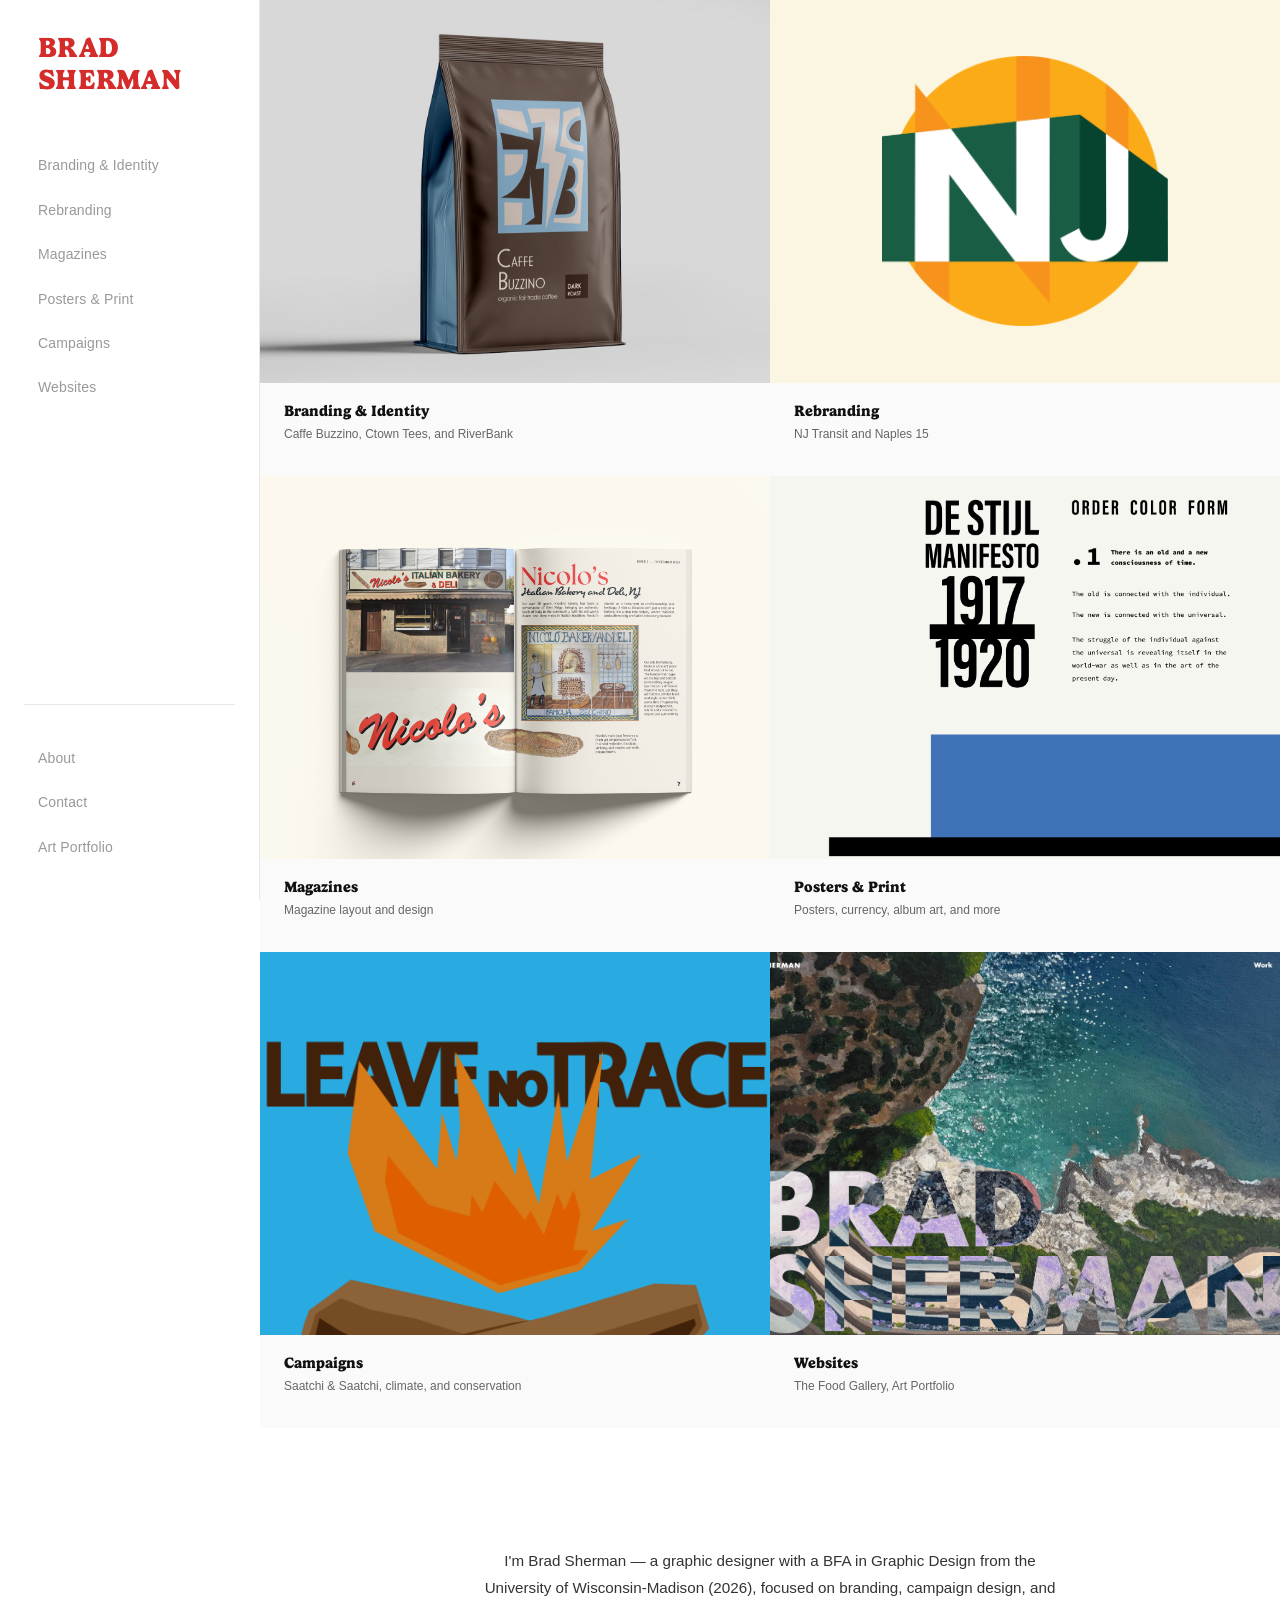
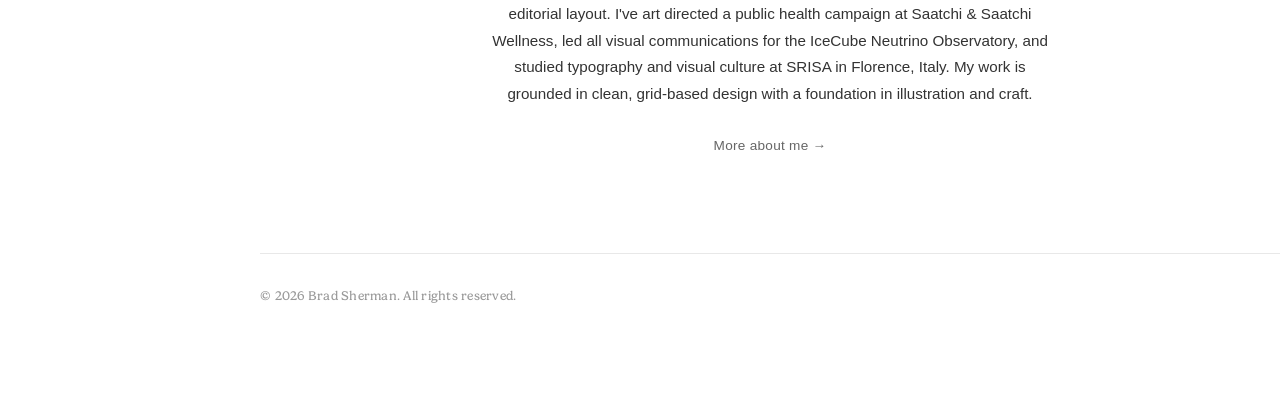
==== commit a0f84784: "Sidebar: add Art Portfolio link below About/Contact" ====
--- a/index.html
+++ b/index.html
@@ -3,15 +3,36 @@
 <head>
   <meta charset="UTF-8">
   <meta name="viewport" content="width=device-width, initial-scale=1.0">
-  <title>Brad Sherman — Design Portfolio</title>
-  <meta name="description" content="Design portfolio of Brad Sherman — branding, rebranding, campaigns, editorial layout, posters, and websites. UW-Madison graduate with experience at Saatchi & Saatchi Wellness and the IceCube Neutrino Observatory.">
-  <meta property="og:title" content="Brad Sherman — Design Portfolio">
-  <meta property="og:description" content="Design portfolio of Brad Sherman — branding, rebranding, campaigns, editorial layout, posters, and websites. UW-Madison graduate with experience at Saatchi & Saatchi Wellness and the IceCube Neutrino Observatory.">
-  <meta property="og:image" content="https://bpsherman1.github.io/design-portfolio/images_1/MOC5.jpg">
+  <title>Brad Sherman — Brand & Editorial Designer, NYC</title>
+  <meta name="description" content="Brand, editorial, and campaign design portfolio of Brad Sherman, a graphic designer based in NYC. BFA, University of Wisconsin–Madison.">
+  <meta property="og:title" content="Brad Sherman — Brand & Editorial Designer, NYC">
+  <meta property="og:description" content="Brand, editorial, and campaign design portfolio of Brad Sherman, a graphic designer based in NYC. BFA, University of Wisconsin–Madison.">
   <meta property="og:type" content="website">
+  <meta property="og:url" content="https://bradsherman.design/">
+  <meta property="og:image" content="https://bradsherman.design/images_1/MOC5.jpg">
+  <meta name="twitter:card" content="summary_large_image">
   <link rel="icon" type="image/png" href="images_1/fav.png">
   <link rel="apple-touch-icon" href="images_1/apple-touch-icon.png">
   <link rel="stylesheet" href="style.css?v=20260430h">
+  <script type="application/ld+json">
+  {
+    "@context": "https://schema.org",
+    "@type": "Person",
+    "name": "Brad Sherman",
+    "alternateName": "Bradley Sherman",
+    "jobTitle": "Brand & Editorial Designer",
+    "alumniOf": {
+      "@type": "CollegeOrUniversity",
+      "name": "University of Wisconsin–Madison"
+    },
+    "url": "https://bradsherman.design",
+    "sameAs": [
+      "https://www.linkedin.com/in/brad-sherman-/",
+      "https://bradsherman.art",
+      "https://www.instagram.com/brad_sherman1"
+    ]
+  }
+  </script>
 </head>
 <body>
 
@@ -34,6 +55,7 @@
     <div class="sidebar__bottom">
       <a href="about.html" class="sidebar__link">About</a>
       <a href="contact.html" class="sidebar__link">Contact</a>
+      <a href="https://bradsherman.art" target="_blank" rel="noopener" class="sidebar__link">Art Portfolio</a>
     </div>
   </aside>
 
--- a/style.css
+++ b/style.css
@@ -568,9 +568,6 @@
    Mirrors the active state pattern from .sidebar__link--active.
    ============================================ */
 .project-switcher {
-  position: sticky;
-  top: 0;
-  z-index: 50;
   background: var(--bg);
   border-bottom: 1px solid var(--border);
   margin: 0 calc(-1 * var(--spacing-xl)) var(--spacing-2xl);
